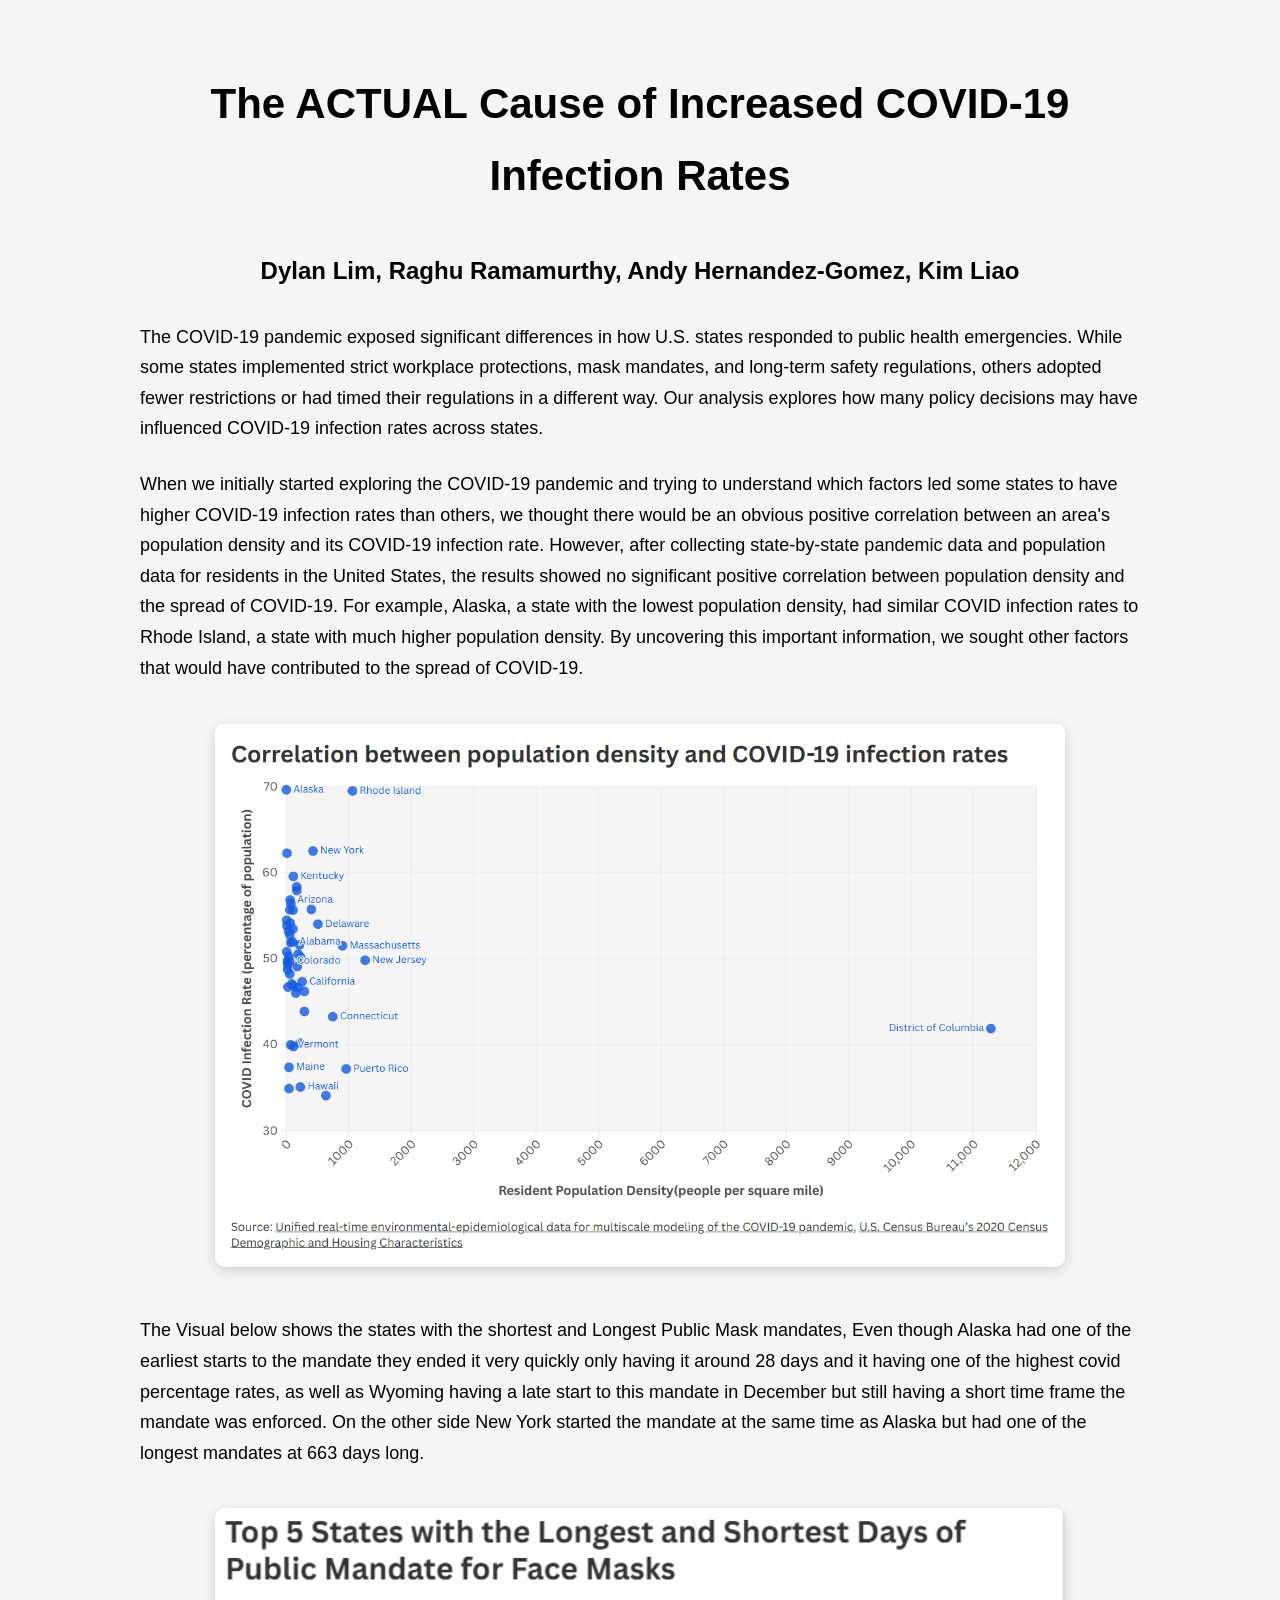
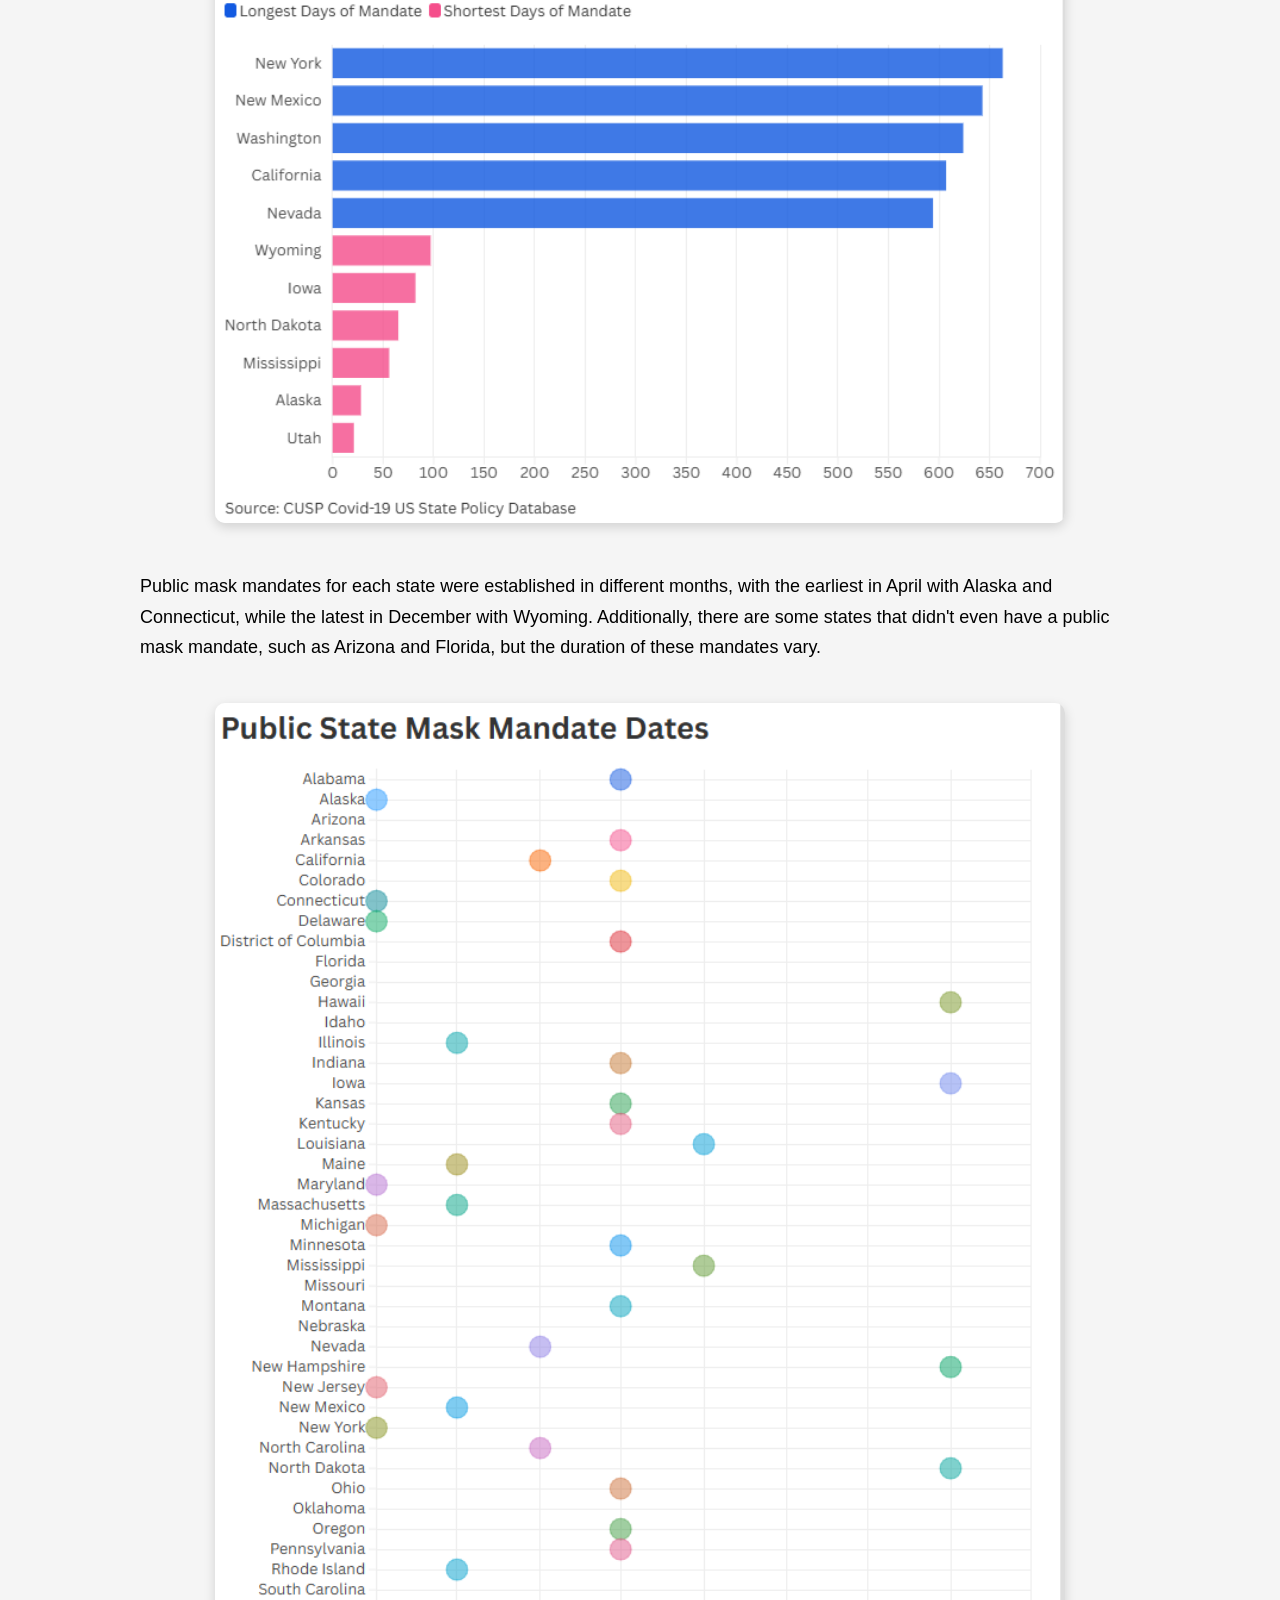
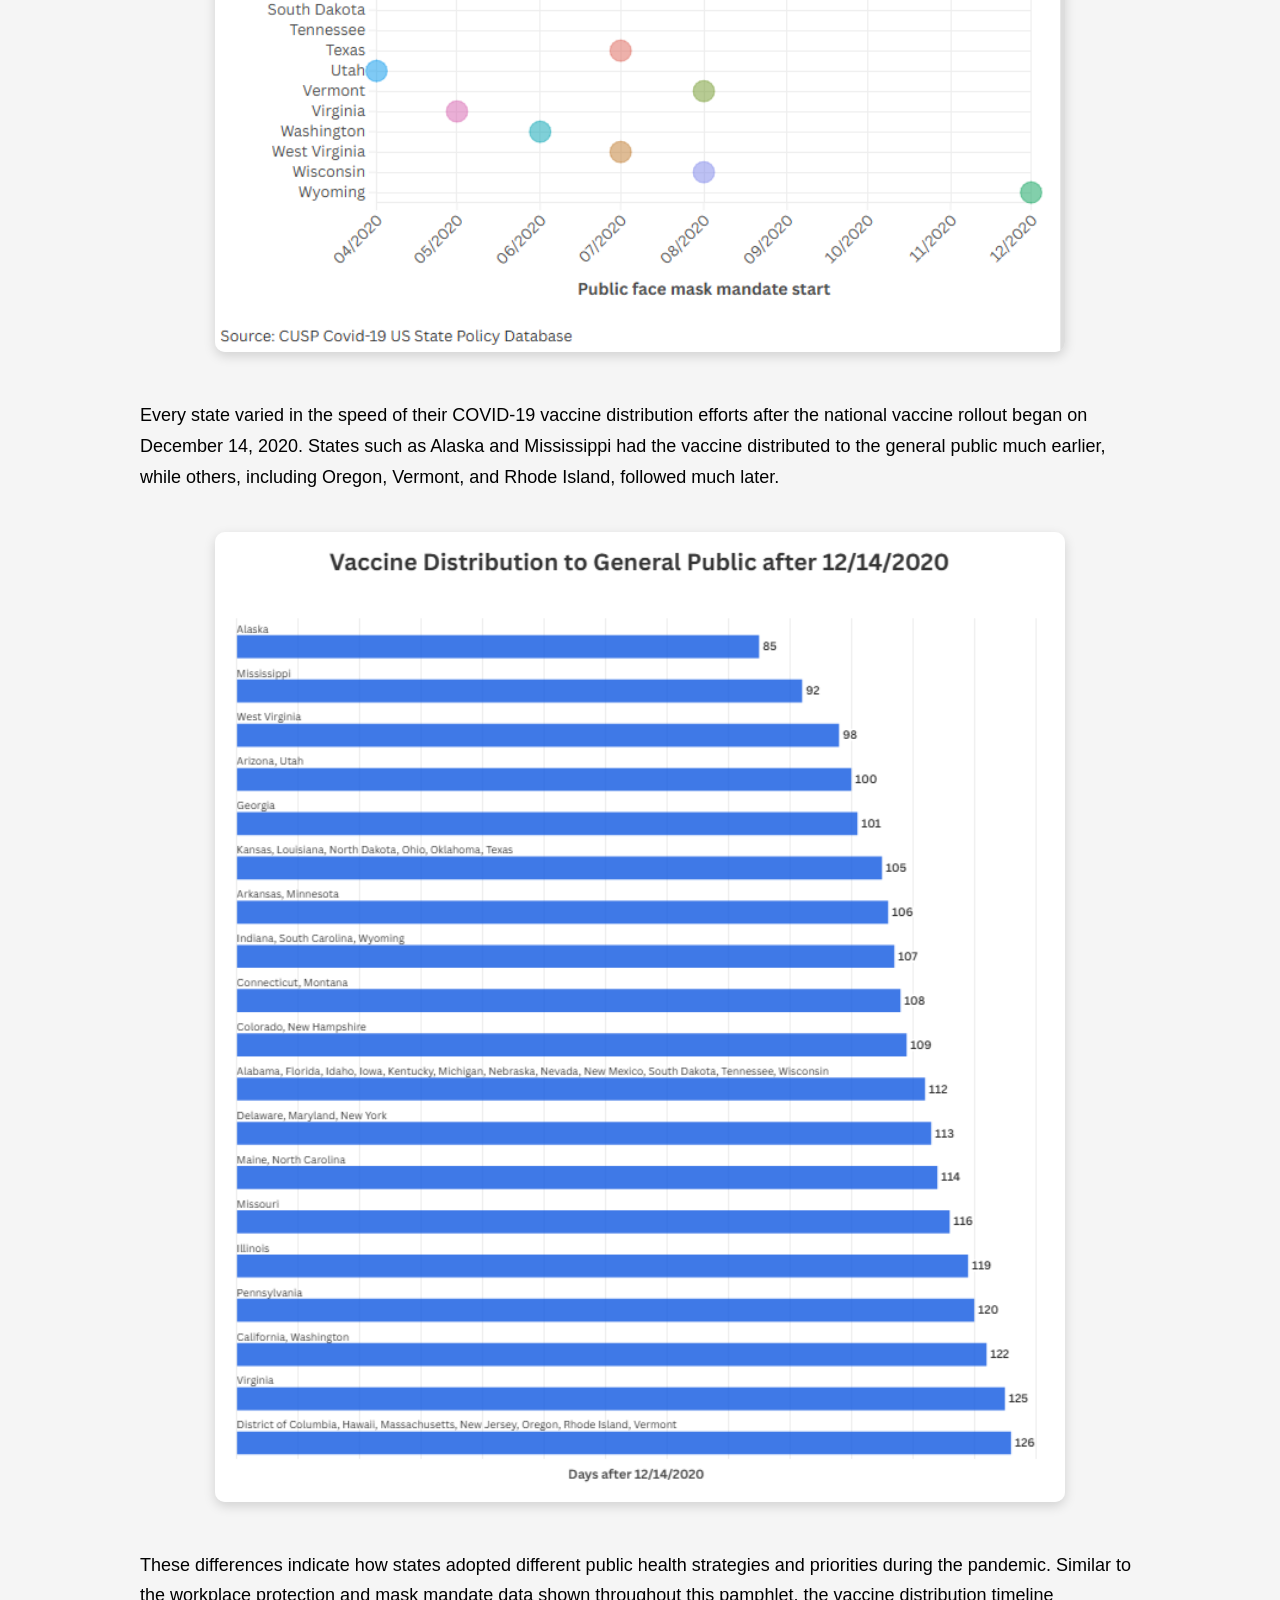
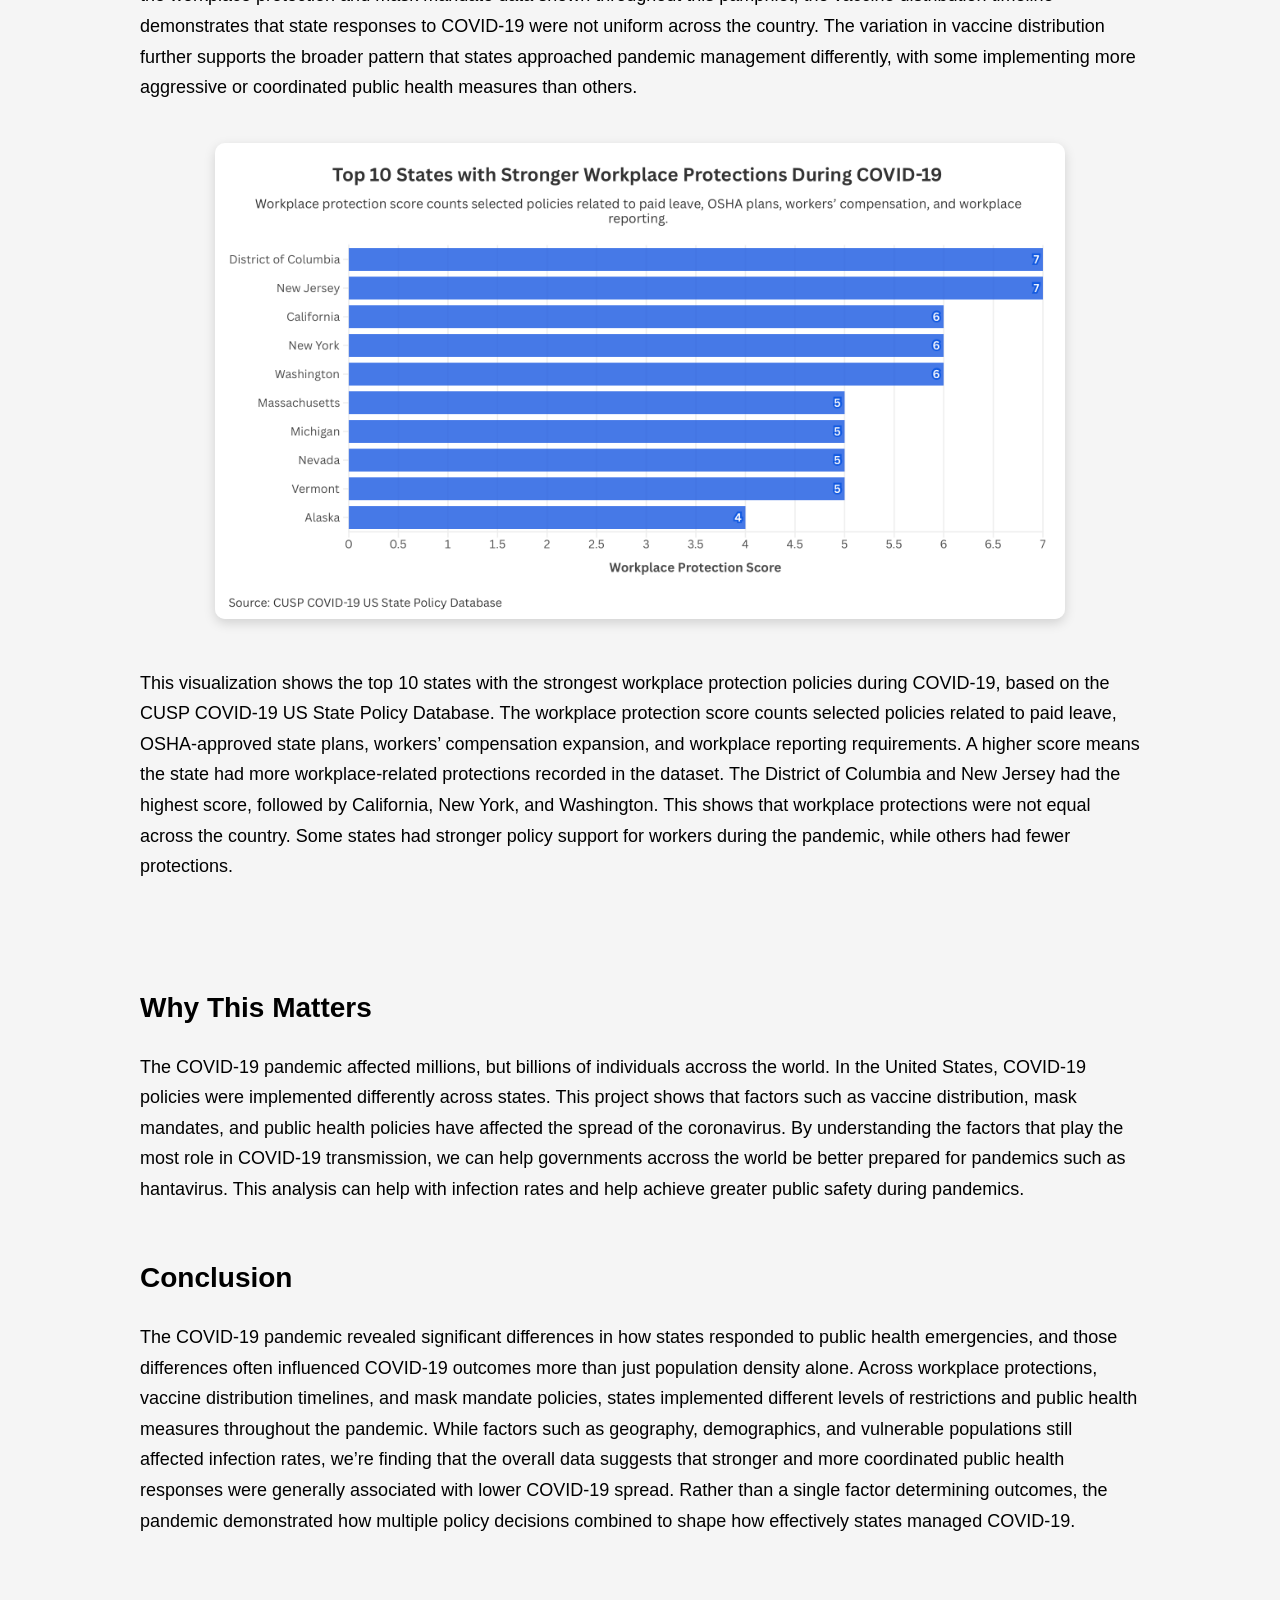
==== Project2DataNarrative/index.html @ bc1a57a7 "Project 2 Data Narrative added." ====
<!DOCTYPE html>
<html lang="en">
    <head>
        <meta charset="utf-8">
        <title>The ACTUAL Cause of Increased COVID-19 Infection Rates</title>
        <link rel="stylesheet" href="https://fonts.googleapis.com/css?family=Source+Sans+3">
        <link rel="stylesheet" href="./style.css">
    </head>
    <body>
    	<!-- The below uses some HTML. For more info see: https://www.w3schools.com/html/html_intro.asp-->
        <!-- We have two divs. We gave each an ID to call later.-->
        <h1>The ACTUAL Cause of Increased COVID-19 Infection Rates</h1>
        <h2> Dylan Lim, Raghu Ramamurthy, Andy Hernandez-Gomez, Kim Liao </h2>
        <p> The COVID-19 pandemic exposed significant differences in how U.S. states responded to public health emergencies. 
        While some states implemented strict workplace protections, mask mandates, and long-term safety regulations, 
        others adopted fewer restrictions or had timed their regulations in a different way. Our analysis explores how many 
        policy decisions may have influenced COVID-19 infection rates across states.
        <p>   
        <p>
        When we initially started exploring the COVID-19 pandemic and trying to understand which factors led some states to have higher 
        COVID-19 infection rates than others, we thought there would be an obvious positive correlation between an area's population density 
        and its COVID-19 infection rate. However, after collecting state-by-state pandemic data and population data for residents in the 
        United States, the results showed no significant positive correlation between population density and the spread of COVID-19. For 
        example, Alaska, a state with the lowest population density, had similar COVID infection rates to Rhode Island, a state with much 
        higher population density. By uncovering this important information, we sought other factors that would have contributed to the 
        spread of COVID-19.
        <p>
        <div class="viz">
        <img src="chart1.png" alt="Correlation between population density and COVID-19 infection rates across US states" width="900" height="600">
        </div>
        <p> The Visual below shows the states with the shortest and Longest Public Mask mandates, Even though Alaska had one of the 
            earliest starts to the mandate they ended it very quickly only having it around 28 days and it having one of the highest 
            covid percentage rates, as well as Wyoming having a late start to this mandate in December but still having a short time 
            frame the mandate was enforced. On the other side New York started the mandate at the same time as Alaska but had one of the 
            longest mandates at 663 days long.</p>  
        <div class="viz">
        <img src="chart2.png" alt="Top 5 States with the Longest and Shortest Days of Public Mandate for Face Masks" width="750" height="550">
        </div>
        <p> Public mask mandates for each state were established in different months, with the earliest in April with Alaska and 
            Connecticut, while the latest in December with Wyoming. Additionally, there are some states that didn't even have a public 
            mask mandate, such as Arizona and Florida, but the duration of these mandates vary.</p> 
        <div class="viz">
        <img src="chart3.png" alt="Public State Mask Mandate Dates" width="550" height="850">
        </div>
        <p> Every state varied in the speed of their COVID-19 vaccine distribution efforts after the national vaccine rollout began on 
            December 14, 2020. States such as Alaska and Mississippi had the vaccine distributed to the general public much earlier, 
            while others, including Oregon, Vermont, and Rhode Island, followed much later. </p>
        <div class="viz">
        <img src="chart4.png" alt="Vaccine Distribution to General Public after 12/14/2020" width="750" height="850">
        </div>
        <p> These differences indicate how states adopted different public health strategies and priorities during the pandemic. 
            Similar to the workplace protection and mask mandate data shown throughout this pamphlet, the vaccine distribution timeline 
            demonstrates that state responses to COVID-19 were not uniform across the country. The variation in vaccine distribution 
            further supports the broader pattern that states approached pandemic management differently, with some implementing more 
            aggressive or coordinated public health measures than others. </p>
        <div class="viz">
        <img src="chart5.png" alt="Top 10 States with Stronger Workplace Protections During COVID-19" width="750" height="450">
        </div>
        <p> This visualization shows the top 10 states with the strongest workplace protection policies during COVID-19, based on the CUSP 
            COVID-19 US State Policy Database. The workplace protection score counts selected policies related to paid leave, OSHA-approved 
            state plans, workers’ compensation expansion, and workplace reporting requirements. A higher score means the state had more 
            workplace-related protections recorded in the dataset. The District of Columbia and New Jersey had the highest score, followed 
            by California, New York, and Washington. This shows that workplace protections were not equal across the country. Some states 
            had stronger policy support for workers during the pandemic, while others had fewer protections. </p>
        <!--lets add a space before the end material by adding a br-->
        <br>
        <h3> Why This Matters</h3>
        <p> The COVID-19 pandemic affected millions, but billions of individuals accross the world. In the United States, 
            COVID-19 policies were implemented differently across states. This project shows that factors such as vaccine distribution, 
            mask mandates, and public health policies have affected the spread of the coronavirus. By understanding the factors that play 
            the most role in COVID-19 transmission, we can help governments accross the world be better prepared for pandemics such as 
            hantavirus.  This analysis can help with infection rates and help achieve greater public safety during pandemics. </p>
        <h3> Conclusion</h3>
        <p>The COVID-19 pandemic revealed significant differences in how states responded to public health emergencies, and those 
            differences often influenced COVID-19 outcomes more than just population density alone. Across workplace protections, 
            vaccine distribution timelines, and mask mandate policies, states implemented different levels of restrictions and public 
            health measures throughout the pandemic. While factors such as geography, demographics, and vulnerable populations still 
            affected infection rates, we’re finding that the overall data suggests that stronger and more coordinated public health 
            responses were generally associated with lower COVID-19 spread. Rather than a single factor determining outcomes, the pandemic 
            demonstrated how multiple policy decisions combined to shape how effectively states managed COVID-19. </p>  
        <script src= "https://d3js.org/d3.v7.min.js"></script>
        <script src="./main.js"></script>
    </body>
</html>
---- Project2DataNarrative/style.css ----
body {
              font-family: "Helvetica", "Arial", sans-serif;
              background-color: #f5f5f5;
              color: black;

              /* centers the whole page */
              max-width: 1000px;
              margin: 0 auto;

              /* spacing around the edges */
              padding: 40px;

              /* improves readability */
              line-height: 1.7;
}

/* main title */
         h1 {
              text-align: center;
              font-size: 42px;
              margin-bottom: 40px;
         }
/* subtitle */
         h2 {
              text-align: center;
              font-size: 24px;
              margin-bottom: 30px;
              color: black;
         }
/* section titles */
         h3 {
              font-size: 28px;
              margin-top: 50px;
              margin-bottom: 20px;
              color: black;
         }

/* paragraph styling */
         p {
                font-size: 18px;
                margin-bottom: 25px;
         }

/* image container */
         .viz {
                text-align: center;
                margin: 40px 0;
         }

/* image styling */
        .viz img {
            width: 100%;
            max-width: 850px;
            height: auto;

            border-radius: 10px;

            /* subtle shadow */
            box-shadow: 0 4px 12px rgba(0,0,0,0.15);
        }
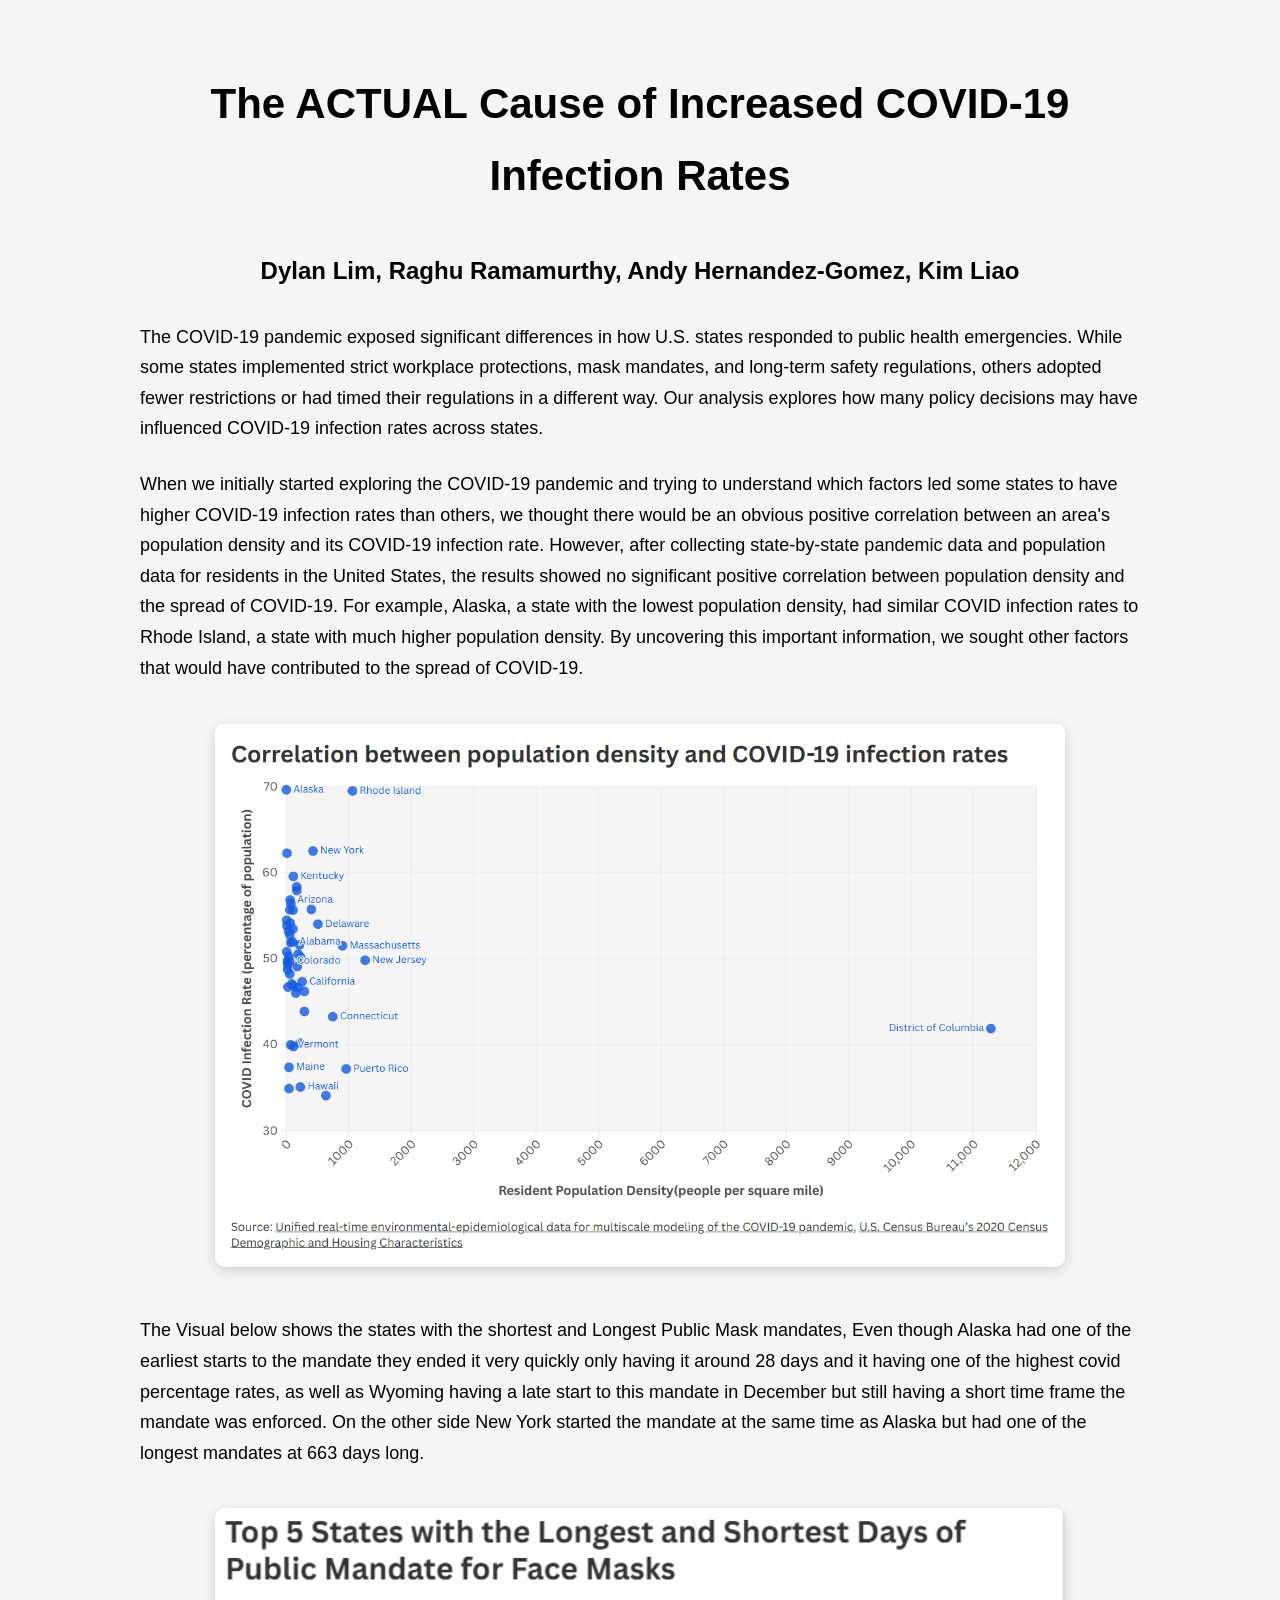
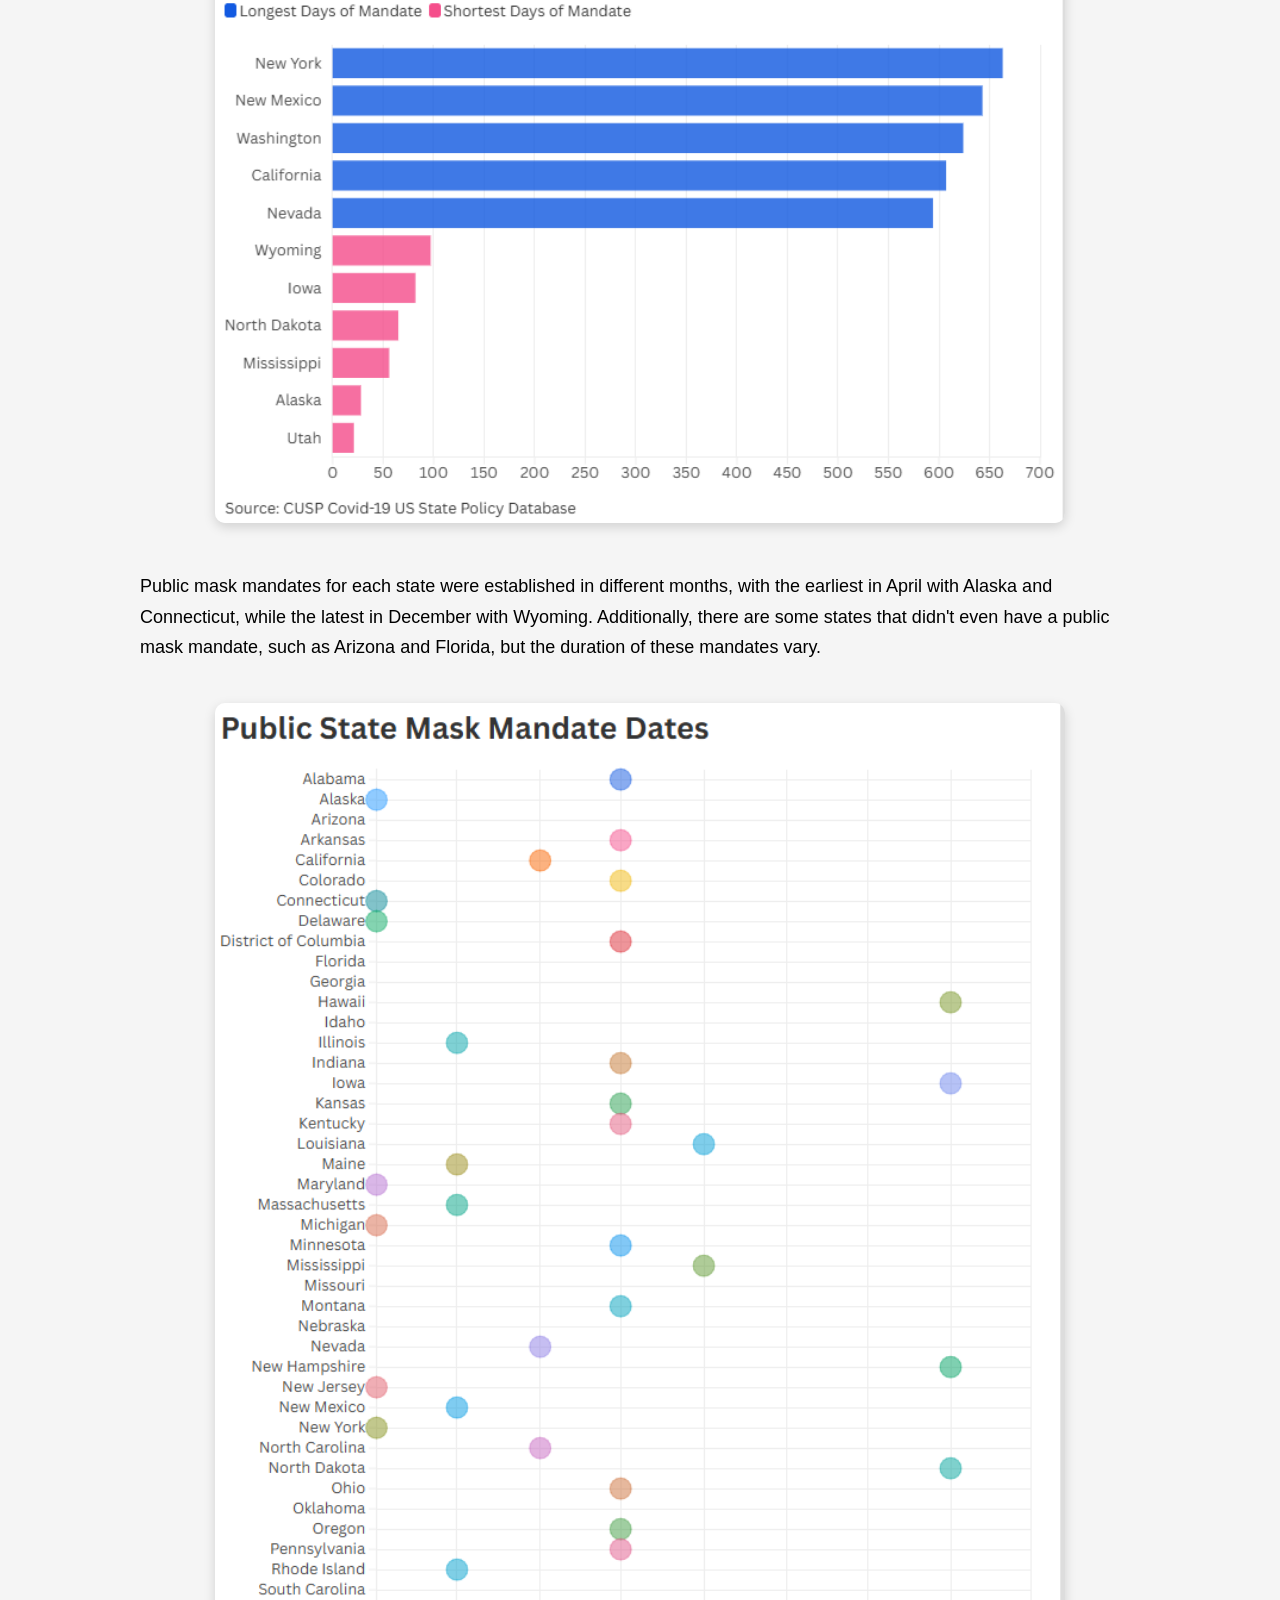
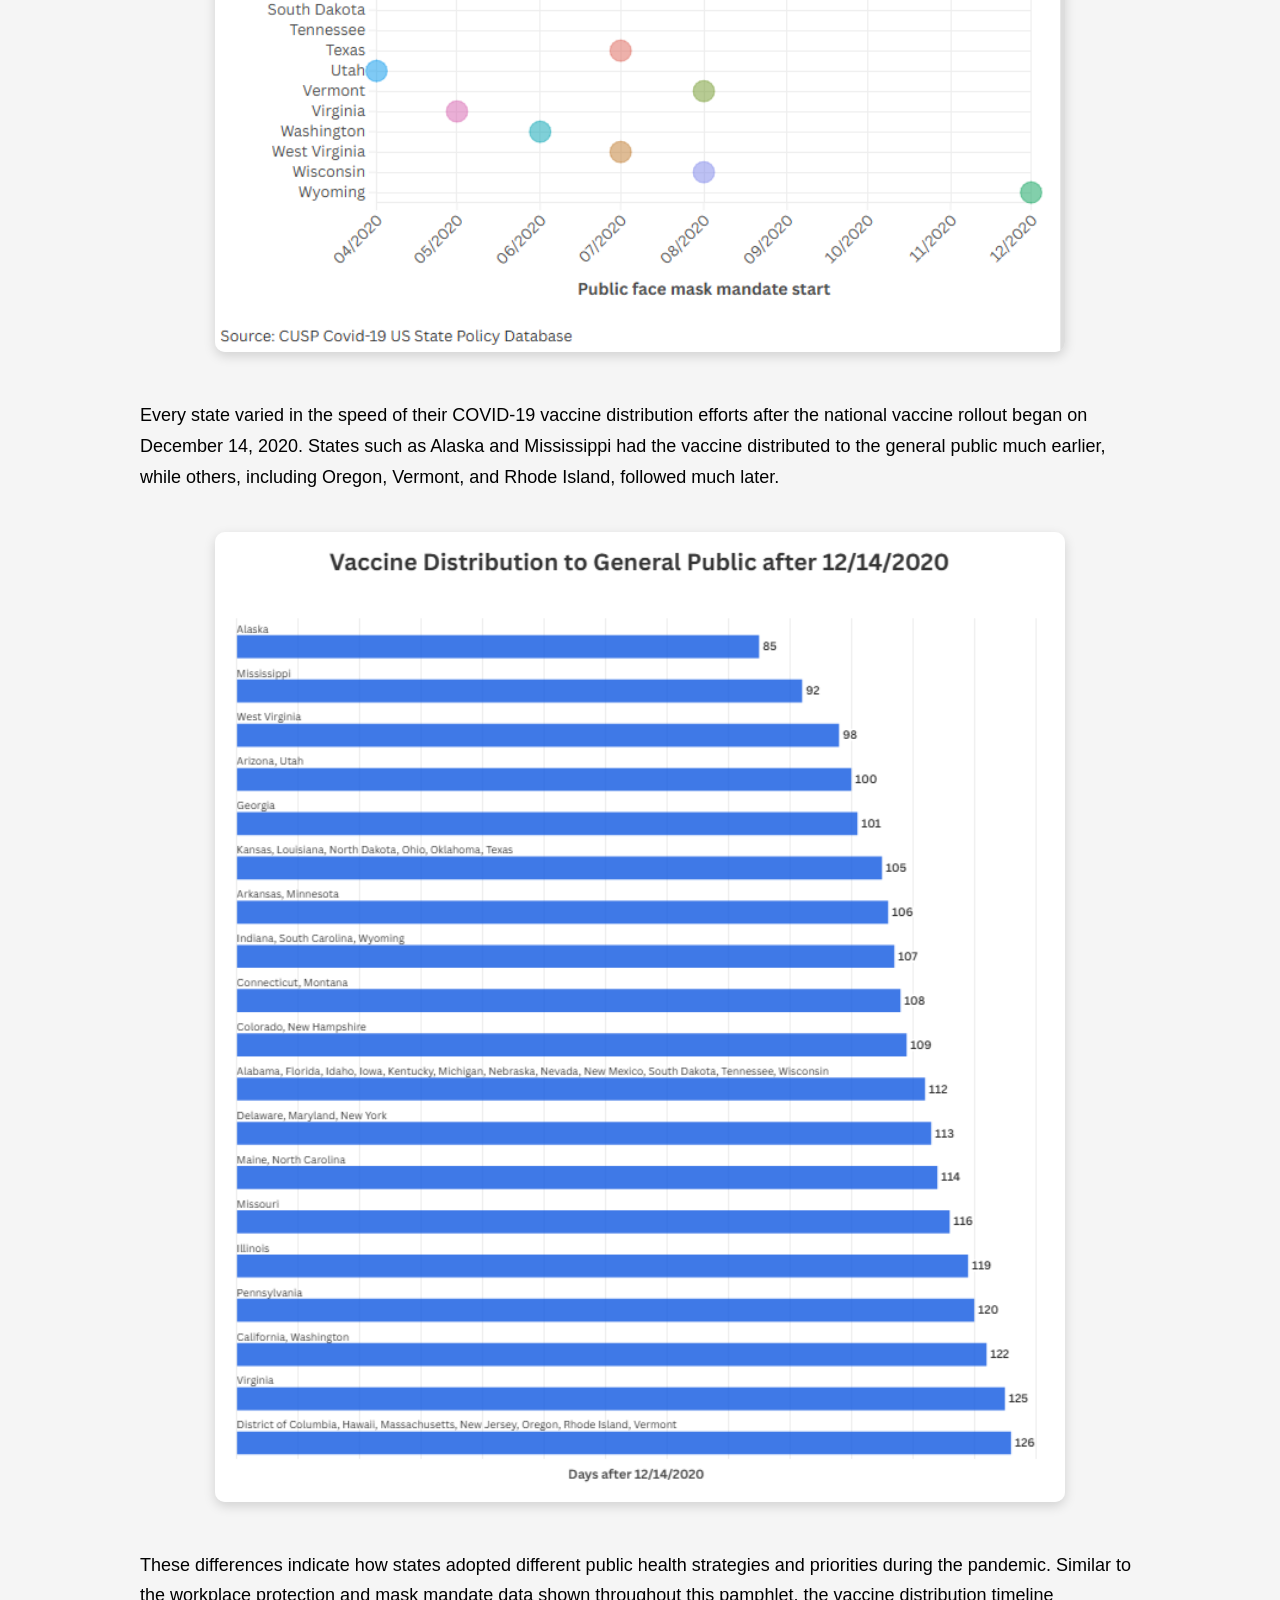
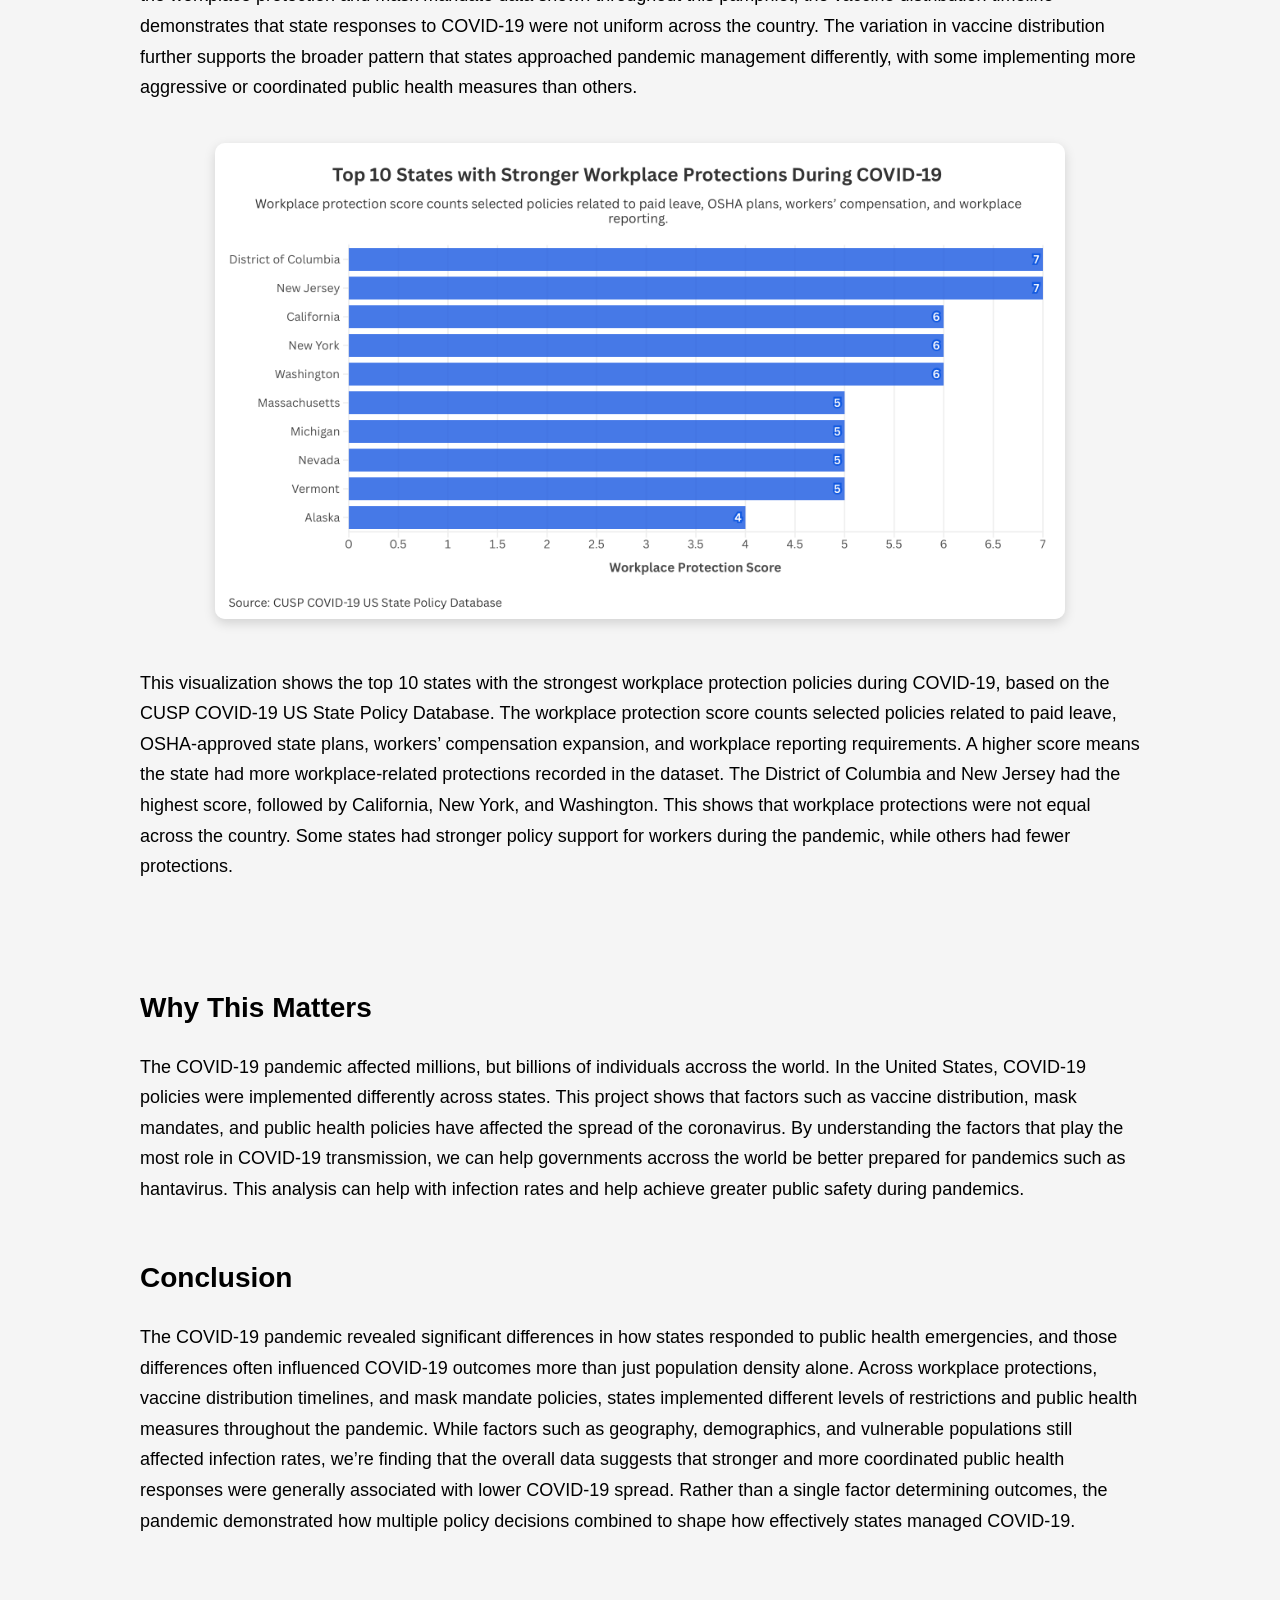
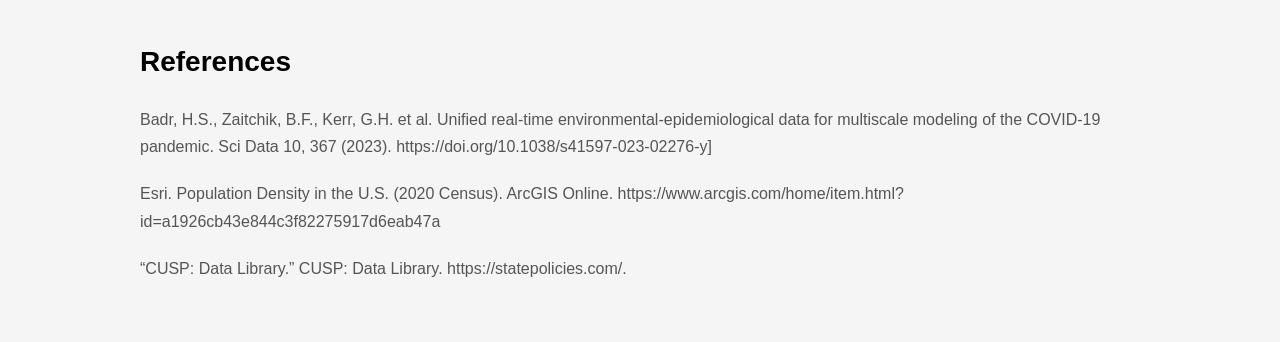
==== commit 80efc580: "Implemented reference list" ====
--- a/Project2DataNarrative/index.html
+++ b/Project2DataNarrative/index.html
@@ -8,7 +8,7 @@
     </head>
     <body>
     	<!-- The below uses some HTML. For more info see: https://www.w3schools.com/html/html_intro.asp-->
-        <!-- We have two divs. We gave each an ID to call later.-->
+        <!-- Title and Introduction paragraph-->
         <h1>The ACTUAL Cause of Increased COVID-19 Infection Rates</h1>
         <h2> Dylan Lim, Raghu Ramamurthy, Andy Hernandez-Gomez, Kim Liao </h2>
         <p> The COVID-19 pandemic exposed significant differences in how U.S. states responded to public health emergencies. 
@@ -25,6 +25,7 @@
         higher population density. By uncovering this important information, we sought other factors that would have contributed to the 
         spread of COVID-19.
         <p>
+        <!-- First chart -->
         <div class="viz">
         <img src="chart1.png" alt="Correlation between population density and COVID-19 infection rates across US states" width="900" height="600">
         </div>
@@ -34,18 +35,21 @@
             frame the mandate was enforced. On the other side New York started the mandate at the same time as Alaska but had one of the 
             longest mandates at 663 days long.</p>  
         <div class="viz">
+        <!-- Second chart -->
         <img src="chart2.png" alt="Top 5 States with the Longest and Shortest Days of Public Mandate for Face Masks" width="750" height="550">
         </div>
         <p> Public mask mandates for each state were established in different months, with the earliest in April with Alaska and 
             Connecticut, while the latest in December with Wyoming. Additionally, there are some states that didn't even have a public 
             mask mandate, such as Arizona and Florida, but the duration of these mandates vary.</p> 
+        <!-- Third chart -->
         <div class="viz">
         <img src="chart3.png" alt="Public State Mask Mandate Dates" width="550" height="850">
         </div>
         <p> Every state varied in the speed of their COVID-19 vaccine distribution efforts after the national vaccine rollout began on 
             December 14, 2020. States such as Alaska and Mississippi had the vaccine distributed to the general public much earlier, 
             while others, including Oregon, Vermont, and Rhode Island, followed much later. </p>
-        <div class="viz">
+        <!-- Fourth chart -->
+            <div class="viz">
         <img src="chart4.png" alt="Vaccine Distribution to General Public after 12/14/2020" width="750" height="850">
         </div>
         <p> These differences indicate how states adopted different public health strategies and priorities during the pandemic. 
@@ -53,7 +57,8 @@
             demonstrates that state responses to COVID-19 were not uniform across the country. The variation in vaccine distribution 
             further supports the broader pattern that states approached pandemic management differently, with some implementing more 
             aggressive or coordinated public health measures than others. </p>
-        <div class="viz">
+        <!-- Fifth chart -->
+            <div class="viz">
         <img src="chart5.png" alt="Top 10 States with Stronger Workplace Protections During COVID-19" width="750" height="450">
         </div>
         <p> This visualization shows the top 10 states with the strongest workplace protection policies during COVID-19, based on the CUSP 
@@ -62,7 +67,7 @@
             workplace-related protections recorded in the dataset. The District of Columbia and New Jersey had the highest score, followed 
             by California, New York, and Washington. This shows that workplace protections were not equal across the country. Some states 
             had stronger policy support for workers during the pandemic, while others had fewer protections. </p>
-        <!--lets add a space before the end material by adding a br-->
+        <!-- Why This Matters and Conclusion-->
         <br>
         <h3> Why This Matters</h3>
         <p> The COVID-19 pandemic affected millions, but billions of individuals accross the world. In the United States, 
@@ -78,7 +83,10 @@
             affected infection rates, we’re finding that the overall data suggests that stronger and more coordinated public health 
             responses were generally associated with lower COVID-19 spread. Rather than a single factor determining outcomes, the pandemic 
             demonstrated how multiple policy decisions combined to shape how effectively states managed COVID-19. </p>  
-        <script src= "https://d3js.org/d3.v7.min.js"></script>
-        <script src="./main.js"></script>
+        <br>
+        <h3> References </h3>
+        <p class="subparagraph"> Badr, H.S., Zaitchik, B.F., Kerr, G.H. et al. Unified real-time environmental-epidemiological data for multiscale modeling of the COVID-19 pandemic. Sci Data 10, 367 (2023). https://doi.org/10.1038/s41597-023-02276-y] </p>
+        <p class="subparagraph"> Esri. Population Density in the U.S. (2020 Census). ArcGIS Online. https://www.arcgis.com/home/item.html?id=a1926cb43e844c3f82275917d6eab47a </p>
+        <p class="subparagraph"> “CUSP: Data Library.” CUSP: Data Library. https://statepolicies.com/. </p>
     </body>
 </html>
--- a/Project2DataNarrative/style.css
+++ b/Project2DataNarrative/style.css
@@ -41,6 +41,13 @@
                 margin-bottom: 25px;
          }
 
+/* subparagraph styling */
+         .subparagraph {
+                font-size: 16px;
+                margin-bottom: 20px;
+                color: #555;
+         }
+
 /* image container */
          .viz {
                 text-align: center;
